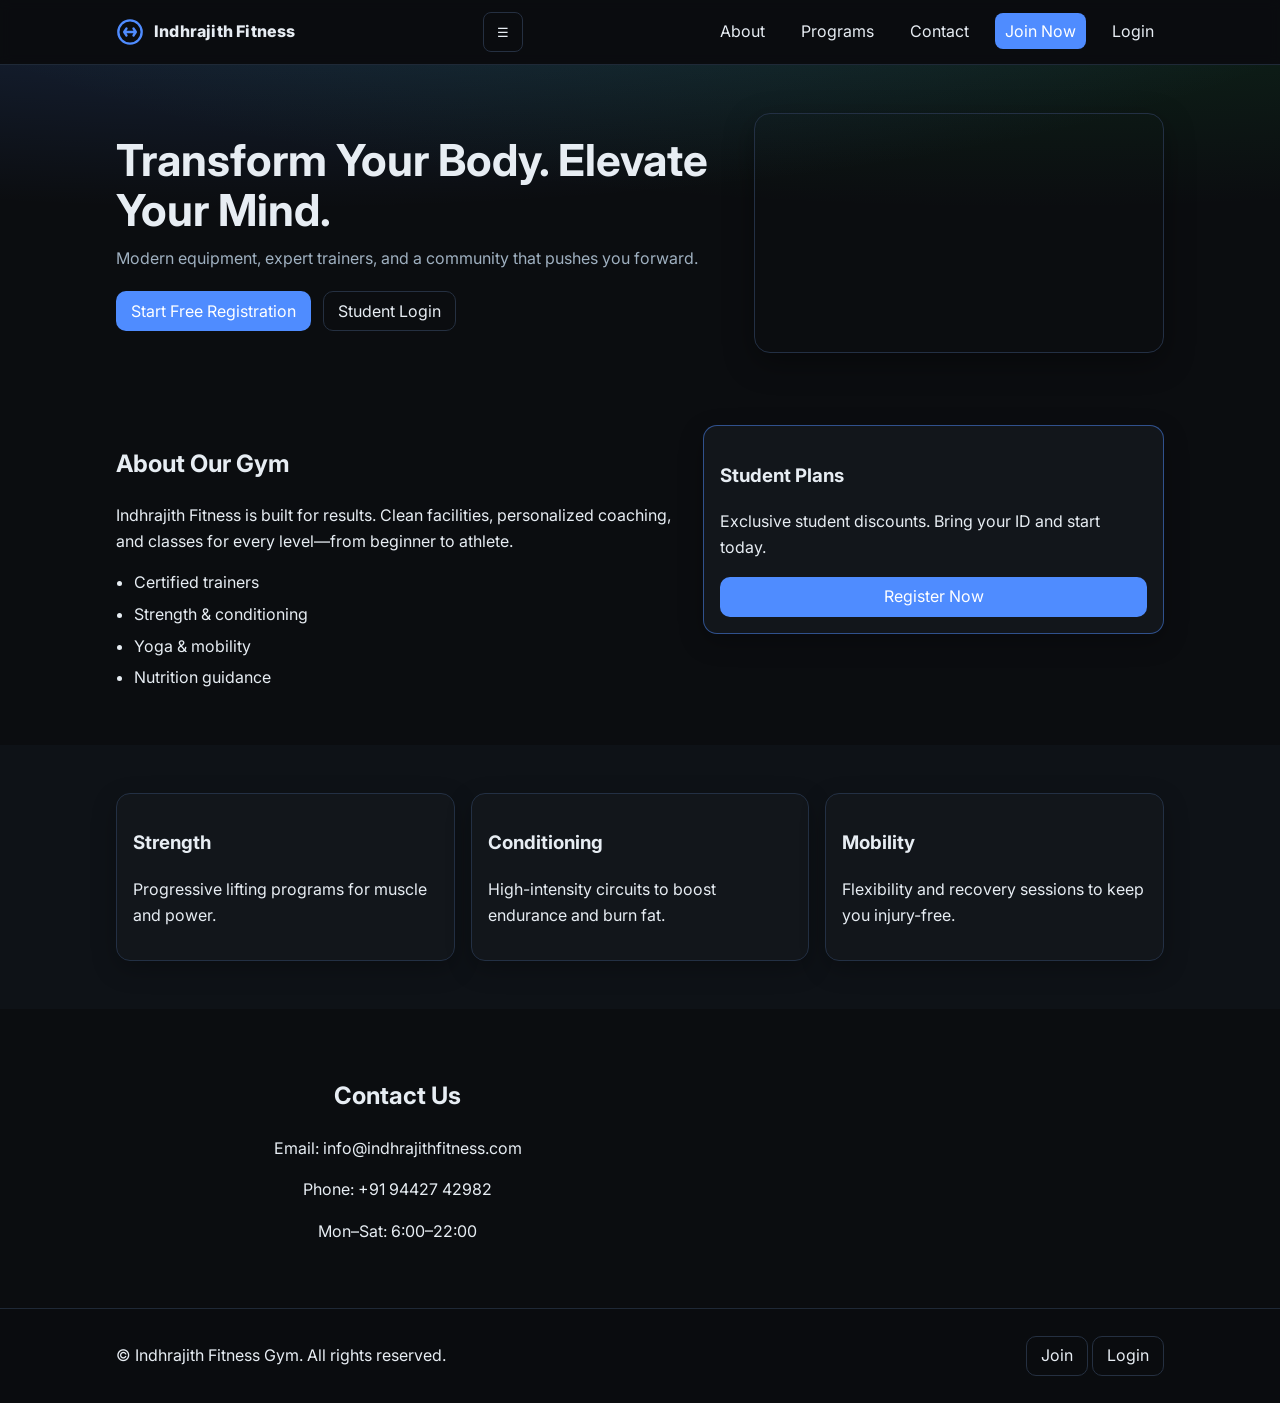
==== index.html @ c8ace7ad "final commit" ====
<!doctype html>
<html lang="en">
<head>
	<meta charset="utf-8">
	<meta name="viewport" content="width=device-width, initial-scale=1">
	<title>Indhrajith Fitness Gym</title>
	<link rel="stylesheet" href="./styles.css">
	<link rel="preconnect" href="https://fonts.googleapis.com">
	<link rel="preconnect" href="https://fonts.gstatic.com" crossorigin>
	<link href="https://fonts.googleapis.com/css2?family=Inter:wght@400;600;800&display=swap" rel="stylesheet">
</head>
<body>
	<header class="site-header">
		<div class="container header-inner">
			<a class="brand" href="./index.html" aria-label="Indhrajith Fitness Gym">
				<svg class="brand-logo" width="28" height="28" viewBox="0 0 24 24" fill="none" xmlns="http://www.w3.org/2000/svg" aria-hidden="true">
					<circle cx="12" cy="12" r="10" stroke="currentColor" stroke-width="2"></circle>
					<path d="M7 12h10M9 9l-2 3 2 3M15 9l2 3-2 3" stroke="currentColor" stroke-width="2" stroke-linecap="round" stroke-linejoin="round"></path>
				</svg>
				<span>Indhrajith Fitness </span>
			</a>
			<button class="nav-toggle" id="navToggle" aria-expanded="false" aria-controls="siteNav">☰</button>
			<nav id="siteNav" class="site-nav" aria-label="Primary">
				<ul>
					<li><a href="#about">About</a></li>
					<li><a href="#programs">Programs</a></li>
					<li><a href="#contact">Contact</a></li>
					<li class="cta"><a href="./register.html">Join Now</a></li>
					<li><a href="./login.html">Login</a></li>
				</ul>
			</nav>
		</div>
	</header>

	<main>
		<section class="hero">
			<div class="container hero-inner">
				<div class="hero-copy">
					<h1>Transform Your Body. Elevate Your Mind.</h1>
					<p>Modern equipment, expert trainers, and a community that pushes you forward.</p>
					<div class="hero-actions">
						<a class="btn btn-primary" href="./register.html">Start Free Registration</a>
						<a class="btn btn-ghost" href="./login.html">Student Login</a>
					</div>
				</div>
				<div class="hero-media" role="img" aria-label="People training in a gym"></div>
			</div>
		</section>

		<section id="about" class="section">
			<div class="container two-col">
				<div>
					<h2>About Our Gym</h2>
					<p>Indhrajith Fitness is built for results. Clean facilities, personalized coaching, and classes for every level—from beginner to athlete.</p>
					<ul class="checklist">
						<li>Certified trainers</li>
						<li>Strength & conditioning</li>
						<li>Yoga & mobility</li>
						<li>Nutrition guidance</li>
					</ul>
				</div>
				<div class="card card-accent">
					<h3>Student Plans</h3>
					<p>Exclusive student discounts. Bring your ID and start today.</p>
					<a class="btn btn-primary w-100" href="./register.html">Register Now</a>
				</div>
			</div>
		</section>

		<section id="programs" class="section section-alt">
			<div class="container grid-3">
				<div class="card">
					<h3>Strength</h3>
					<p>Progressive lifting programs for muscle and power.</p>
				</div>
				<div class="card">
					<h3>Conditioning</h3>
					<p>High-intensity circuits to boost endurance and burn fat.</p>
				</div>
				<div class="card">
					<h3>Mobility</h3>
					<p>Flexibility and recovery sessions to keep you injury-free.</p>
				</div>
			</div>
		</section>

		<section id="contact" class="section">
			<div class="container two-col">
				<center><div>
					<h2>Contact Us</h2>
					<p>Email: info@indhrajithfitness.com</p>
					<p>Phone: +91 94427 42982</p>
					<p>Mon–Sat: 6:00–22:00</p>
				</div></center>
     		</div>
		</section>
	</main>

	<footer class="site-footer">
		<div class="container footer-inner">
			<p>© <span id="year"></span> Indhrajith Fitness Gym. All rights reserved.</p>
			<div class="footer-actions">
				<a href="./register.html" class="btn btn-ghost">Join</a>
				<a href="./login.html" class="btn btn-ghost">Login</a>
			</div>
		</div>
	</footer>

	<script src="./app.js"></script>
</body>
</html>
---- styles.css ----
:root {
	--bg: #0b0d10;
	--panel: #12161b;
	--text: #e7edf3;
	--muted: #9fb0c0;
	--primary: #4f8cff;
	--primary-800: #3b6ed1;
	--accent: #22c55e;
	--danger: #ef4444;
	--ring: rgba(79, 140, 255, 0.35);
}

* { box-sizing: border-box; }
html, body { height: 100%; }
body {
	margin: 0;
	font-family: Inter, system-ui, -apple-system, Segoe UI, Roboto, Arial, sans-serif;
	background: var(--bg);
	color: var(--text);
	line-height: 1.6;
}

.container {
	width: 100%;
	max-width: 1080px;
	margin: 0 auto;
	padding: 0 16px;
}

.site-header {
	position: sticky;
	top: 0;
	backdrop-filter: blur(6px);
	background: rgba(11, 13, 16, 0.6);
	border-bottom: 1px solid #1f2937;
	z-index: 20;
}
.header-inner {
	display: flex;
	align-items: center;
	justify-content: space-between;
	min-height: 64px;
}
.brand {
	display: inline-flex;
	align-items: center;
	gap: 10px;
	color: var(--text);
	text-decoration: none;
	font-weight: 800;
	letter-spacing: .2px;
}
.brand-logo { color: var(--primary); }
.nav-toggle {
	display: inline-flex;
	align-items: center;
	justify-content: center;
	width: 40px;
	height: 40px;
	background: transparent;
	border: 1px solid #253041;
	border-radius: 8px;
	color: var(--text);
	cursor: pointer;
}
.site-nav ul {
	display: flex;
	gap: 16px;
	align-items: center;
	list-style: none;
	margin: 0;
	padding: 0;
}
.site-nav a {
	color: var(--text);
	text-decoration: none;
	padding: 8px 10px;
	border-radius: 8px;
}
.site-nav a:hover { background: #16202d; }
.site-nav .cta a { background: var(--primary); color: white; }
.site-nav .cta a:hover { background: var(--primary-800); }

.hero {
	background:
		radial-gradient(1200px 300px at 20% -50%, rgba(79,140,255,.25), transparent),
		radial-gradient(1200px 300px at 80% -50%, rgba(34,197,94,.18), transparent);
	padding: 48px 0 24px;
}
.hero-inner {
	display: grid;
	grid-template-columns: 1.2fr .8fr;
	gap: 24px;
	align-items: center;
}
.hero-copy h1 {
	font-size: clamp(28px, 5vw, 44px);
	line-height: 1.15;
	margin: 0 0 10px;
}
.hero-copy p { color: var(--muted); margin: 0 0 20px; }
.hero-actions { display: flex; gap: 12px; flex-wrap: wrap; }
.hero-media {
	min-height: 240px;
	background-image: url("https://wallpapercave.com/wp/wp2639536.jpg");
    background-size: cover;
    background-position: center;
	margin-top: auto;
	border-radius: 16px;
	border: 1px solid #233044;
	box-shadow: 0 10px 30px rgba(0,0,0,.35);
}

.section { padding: 48px 0; }
.section-alt { background: #0e1217; }
.two-col {
	display: grid;
	grid-template-columns: 1.1fr .9fr;
	gap: 24px;
	align-items: start;
	
}
.grid-3 {
	display: grid;
	grid-template-columns: repeat(3, 1fr);
	gap: 16px;
}
.grid-2 {
	display: grid;
	grid-template-columns: repeat(2, 1fr);
	gap: 12px;
}

 .card {
	background: var(--panel);
	border: 1px solid #233044;
	border-radius: 14px;
	padding: 16px;
	box-shadow: 0 8px 24px rgba(0,0,0,.25);
}
.card-accent { border-color: rgba(79,140,255,.5); }
.form-card { max-width: 680px; margin: 0 auto; }
.form-title { margin-top: 4px; margin-bottom: 12px; }
.form-hint { color: var(--muted); text-align: center; }

label { display: block; }
label span {
	display: block;
	font-size: 14px;
	color: var(--muted);
	margin-bottom: 6px;
}
input[type="text"],
input[type="email"],
input[type="password"],
input[type="tel"],
input[type="file"],
textarea,
select {
	width: 100%;
	padding: 10px 12px;
	background: #0f141a;
	color: var(--text);
	border: 1px solid #1f2937;
	border-radius: 10px;
	outline: none;
	transition: box-shadow .15s ease, border-color .15s ease;
}
input:focus,
textarea:focus,
select:focus { border-color: var(--primary); box-shadow: 0 0 0 4px var(--ring); }

.btn {
	display: inline-flex;
	align-items: center;
	justify-content: center;
	gap: 8px;
	height: 40px;
	padding: 0 14px;
	border-radius: 10px;
	border: 1px solid #253041;
	text-decoration: none;
	cursor: pointer;
	color: var(--text);
	background: #10151c;
}
.btn:hover { background: #151c25; }
.btn-primary { background: var(--primary); border-color: transparent; color: white; }
.btn-primary:hover { background: var(--primary-800); }
.btn-ghost { background: transparent; }
.w-100 { width: 100%; }

.checklist { margin: 10px 0 0; padding-left: 18px; }
.checklist li { margin: 6px 0; }
.note { color: var(--muted); font-size: 13px; margin-top: 8px; }

.site-footer {
	border-top: 1px solid #1f2937;
	padding: 18px 0;
	background: rgba(11,13,16,.6);
}
.footer-inner {
	display: flex;
	align-items: center;
	justify-content: space-between;
	gap: 12px;
}
.muted { color: var(--muted); }
.welcome { margin-top: 16px; }
.welcome-inner {
	display: flex;
	align-items: center;
	gap: 12px;
}
.welcome-photo {
	width: 64px;
	height: 64px;
	border-radius: 50%;
	object-fit: cover;
	border: 2px solid #253041;
}
.preview {
	margin: 10px 0 14px;
	padding: 8px;
	border: 1px dashed #2a3a50;
	border-radius: 12px;
	display: inline-block;
}
.preview img {
	max-width: 160px;
	max-height: 160px;
	border-radius: 10px;
	display: block;
}

@media (max-width: 860px) {
	.hero-inner { grid-template-columns: 1fr; }
	.two-col { grid-template-columns: 1fr; }
	.grid-3 { grid-template-columns: 1fr; }
	.grid-2 { grid-template-columns: 1fr; }
	.site-nav { display: none; }
	.site-nav.open { display: block; }
	.site-nav ul {
		flex-direction: column;
		align-items: flex-start;
		padding: 12px 0;
	}
}
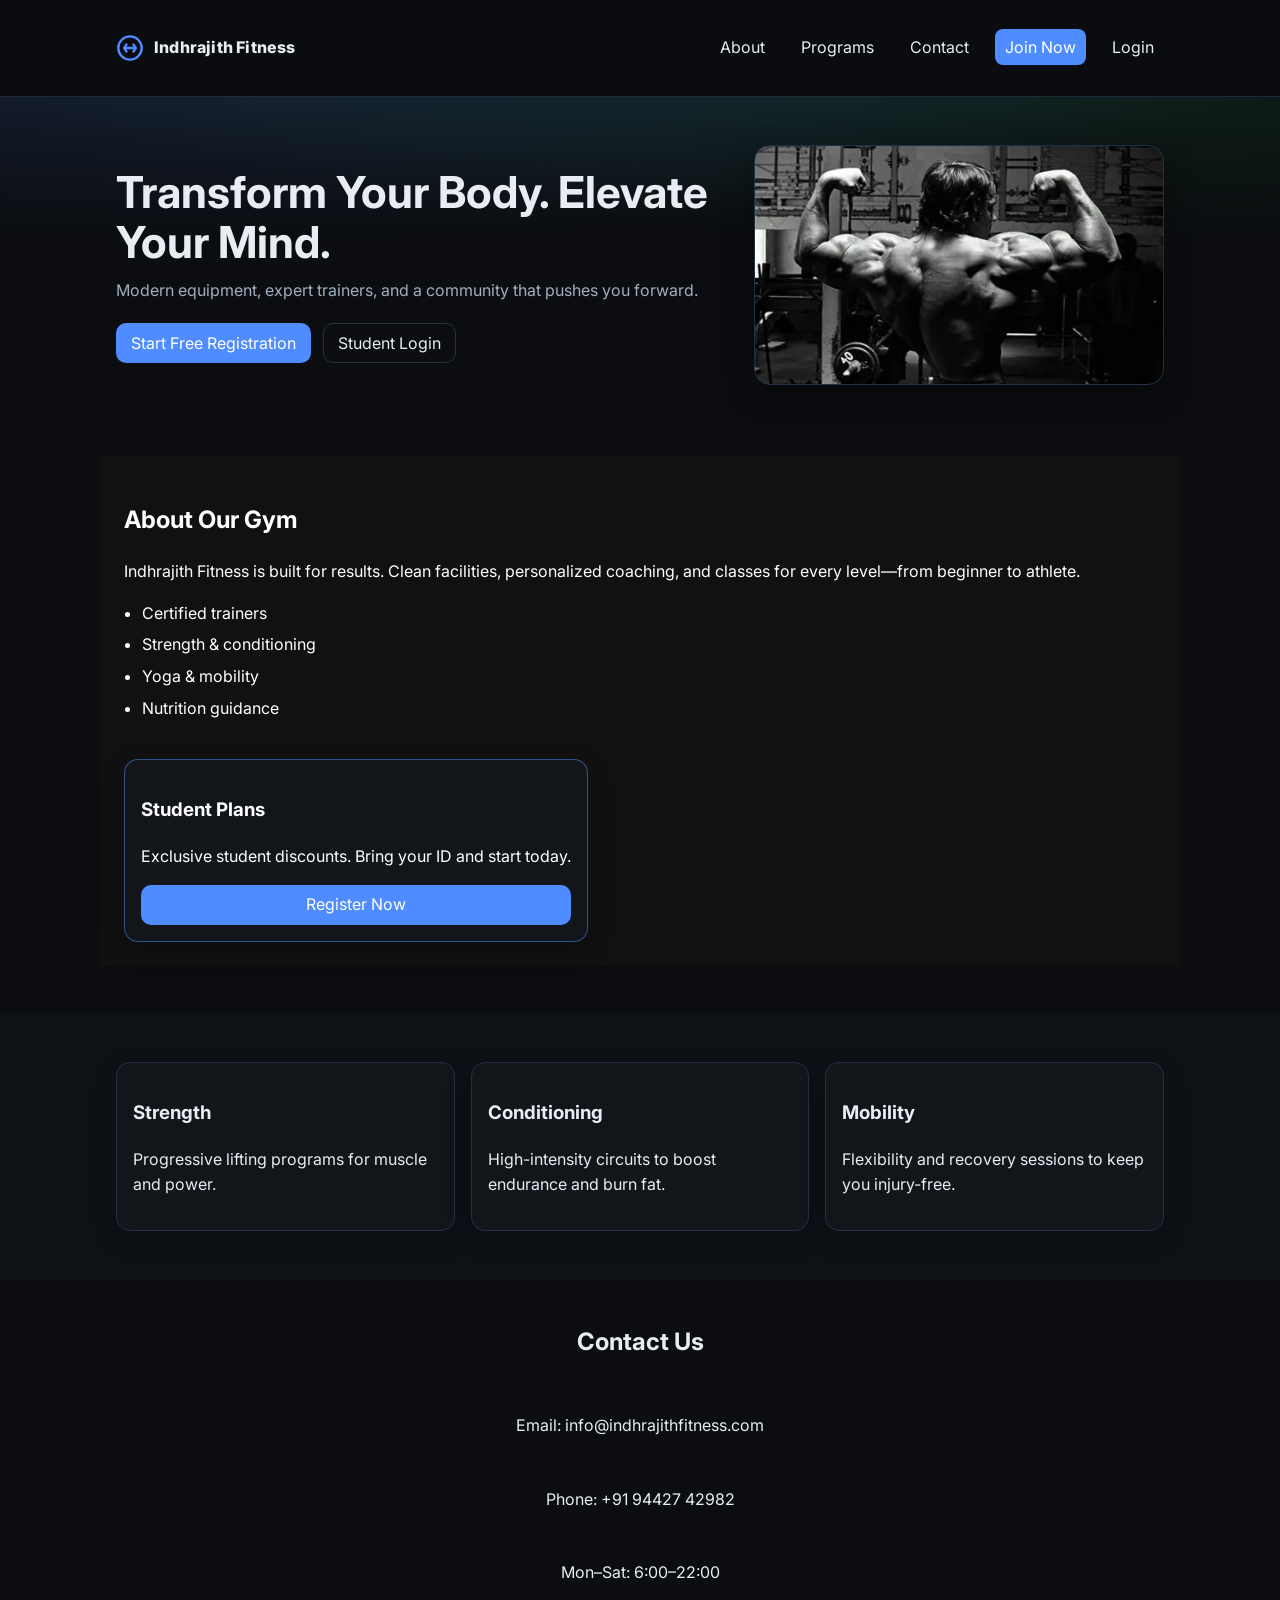
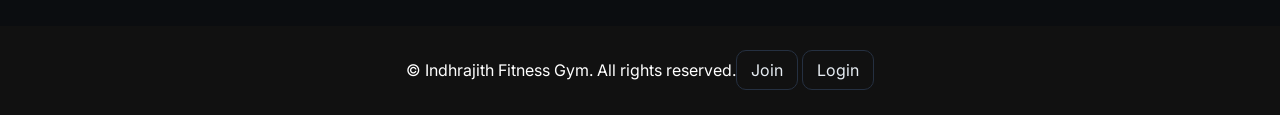
==== commit a1d036db: "Add files via upload" ====
--- a/index.html
+++ b/index.html
@@ -1,113 +1,122 @@
-<!doctype html>
-<html lang="en">
-<head>
-	<meta charset="utf-8">
-	<meta name="viewport" content="width=device-width, initial-scale=1">
-	<title>Indhrajith Fitness Gym</title>
-	<link rel="stylesheet" href="./styles.css">
-	<link rel="preconnect" href="https://fonts.googleapis.com">
-	<link rel="preconnect" href="https://fonts.gstatic.com" crossorigin>
-	<link href="https://fonts.googleapis.com/css2?family=Inter:wght@400;600;800&display=swap" rel="stylesheet">
-</head>
-<body>
-	<header class="site-header">
-		<div class="container header-inner">
-			<a class="brand" href="./index.html" aria-label="Indhrajith Fitness Gym">
-				<svg class="brand-logo" width="28" height="28" viewBox="0 0 24 24" fill="none" xmlns="http://www.w3.org/2000/svg" aria-hidden="true">
-					<circle cx="12" cy="12" r="10" stroke="currentColor" stroke-width="2"></circle>
-					<path d="M7 12h10M9 9l-2 3 2 3M15 9l2 3-2 3" stroke="currentColor" stroke-width="2" stroke-linecap="round" stroke-linejoin="round"></path>
-				</svg>
-				<span>Indhrajith Fitness </span>
-			</a>
-			<button class="nav-toggle" id="navToggle" aria-expanded="false" aria-controls="siteNav">☰</button>
-			<nav id="siteNav" class="site-nav" aria-label="Primary">
-				<ul>
-					<li><a href="#about">About</a></li>
-					<li><a href="#programs">Programs</a></li>
-					<li><a href="#contact">Contact</a></li>
-					<li class="cta"><a href="./register.html">Join Now</a></li>
-					<li><a href="./login.html">Login</a></li>
-				</ul>
-			</nav>
-		</div>
-	</header>
-
-	<main>
-		<section class="hero">
-			<div class="container hero-inner">
-				<div class="hero-copy">
-					<h1>Transform Your Body. Elevate Your Mind.</h1>
-					<p>Modern equipment, expert trainers, and a community that pushes you forward.</p>
-					<div class="hero-actions">
-						<a class="btn btn-primary" href="./register.html">Start Free Registration</a>
-						<a class="btn btn-ghost" href="./login.html">Student Login</a>
-					</div>
-				</div>
-				<div class="hero-media" role="img" aria-label="People training in a gym"></div>
-			</div>
-		</section>
-
-		<section id="about" class="section">
-			<div class="container two-col">
-				<div>
-					<h2>About Our Gym</h2>
-					<p>Indhrajith Fitness is built for results. Clean facilities, personalized coaching, and classes for every level—from beginner to athlete.</p>
-					<ul class="checklist">
-						<li>Certified trainers</li>
-						<li>Strength & conditioning</li>
-						<li>Yoga & mobility</li>
-						<li>Nutrition guidance</li>
-					</ul>
-				</div>
-				<div class="card card-accent">
-					<h3>Student Plans</h3>
-					<p>Exclusive student discounts. Bring your ID and start today.</p>
-					<a class="btn btn-primary w-100" href="./register.html">Register Now</a>
-				</div>
-			</div>
-		</section>
-
-		<section id="programs" class="section section-alt">
-			<div class="container grid-3">
-				<div class="card">
-					<h3>Strength</h3>
-					<p>Progressive lifting programs for muscle and power.</p>
-				</div>
-				<div class="card">
-					<h3>Conditioning</h3>
-					<p>High-intensity circuits to boost endurance and burn fat.</p>
-				</div>
-				<div class="card">
-					<h3>Mobility</h3>
-					<p>Flexibility and recovery sessions to keep you injury-free.</p>
-				</div>
-			</div>
-		</section>
-
-		<section id="contact" class="section">
-			<div class="container two-col">
-				<center><div>
-					<h2>Contact Us</h2>
-					<p>Email: info@indhrajithfitness.com</p>
-					<p>Phone: +91 94427 42982</p>
-					<p>Mon–Sat: 6:00–22:00</p>
-				</div></center>
-     		</div>
-		</section>
-	</main>
-
-	<footer class="site-footer">
-		<div class="container footer-inner">
-			<p>© <span id="year"></span> Indhrajith Fitness Gym. All rights reserved.</p>
-			<div class="footer-actions">
-				<a href="./register.html" class="btn btn-ghost">Join</a>
-				<a href="./login.html" class="btn btn-ghost">Login</a>
-			</div>
-		</div>
-	</footer>
-
-	<script src="./app.js"></script>
-</body>
-</html>
-
-
+<!doctype html>
+<html lang="en">
+<head>
+	<meta charset="utf-8">
+	<meta name="viewport" content="width=device-width, initial-scale=1.0">
+	<title>Indhrajith Fitness Gym</title>
+	<link rel="stylesheet" href="./styles.css">
+	<link rel="preconnect" href="https://fonts.googleapis.com">
+	<link rel="preconnect" href="https://fonts.gstatic.com" crossorigin>
+	<link href="https://fonts.googleapis.com/css2?family=Inter:wght@400;600;800&display=swap" rel="stylesheet">
+</head>
+<body>
+	<header class="site-header">
+		<div class="container header-inner">
+			<a class="brand" href="./index.html" aria-label="Indhrajith Fitness Gym">
+				<svg class="brand-logo" width="28" height="28" viewBox="0 0 24 24" fill="none" xmlns="http://www.w3.org/2000/svg" aria-hidden="true">
+					<circle cx="12" cy="12" r="10" stroke="currentColor" stroke-width="2"></circle>
+					<path d="M7 12h10M9 9l-2 3 2 3M15 9l2 3-2 3" stroke="currentColor" stroke-width="2" stroke-linecap="round" stroke-linejoin="round"></path>
+				</svg>
+				<span>Indhrajith Fitness </span>
+			</a>
+			<button class="nav-toggle" id="navToggle" aria-expanded="false" aria-controls="siteNav">☰</button>
+			<nav id="siteNav" class="site-nav" aria-label="Primary">
+				<ul>
+					<li><a href="#about">About</a></li>
+					<li><a href="#programs">Programs</a></li>
+					<li><a href="#contact">Contact</a></li>
+					<li class="cta"><a href="./register.html">Join Now</a></li>
+					<li><a href="./login.html">Login</a></li>
+				</ul>
+			</nav>
+		</div>
+	</header>
+
+	<main>
+		<section class="hero">
+			<div class="container hero-inner">
+				<div class="hero-copy">
+					<h1>Transform Your Body. Elevate Your Mind.</h1>
+					<p>Modern equipment, expert trainers, and a community that pushes you forward.</p>
+					<div class="hero-actions">
+						<a class="btn btn-primary" href="./register.html">Start Free Registration</a>
+						<a class="btn btn-ghost" href="./login.html">Student Login</a>
+					</div>
+				</div>
+				<div class="hero-media" role="img" aria-label="People training in a gym"></div>
+			</div>
+		</section>
+
+		<section id="about" class="section">
+			<div class="container two-col">
+				<div>
+					<h2>About Our Gym</h2>
+					<p>Indhrajith Fitness is built for results. Clean facilities, personalized coaching, and classes for every level—from beginner to athlete.</p>
+					<ul class="checklist">
+						<li>Certified trainers</li>
+						<li>Strength & conditioning</li>
+						<li>Yoga & mobility</li>
+						<li>Nutrition guidance</li>
+					</ul>
+				</div>
+				<div class="card card-accent">
+					<h3>Student Plans</h3>
+					<p>Exclusive student discounts. Bring your ID and start today.</p>
+					<a class="btn btn-primary w-100" href="./register.html">Register Now</a>
+				</div>
+			</div>
+		</section>
+
+		<section id="programs" class="section section-alt">
+			<div class="container grid-3">
+				<div class="card">
+					<h3>Strength</h3>
+					<p>Progressive lifting programs for muscle and power.</p>
+				</div>
+				<div class="card">
+					<h3>Conditioning</h3>
+					<p>High-intensity circuits to boost endurance and burn fat.</p>
+				</div>
+				<div class="card">
+					<h3>Mobility</h3>
+					<p>Flexibility and recovery sessions to keep you injury-free.</p>
+				</div>
+			</div>
+		</section>
+
+		<section id="contact">
+			<div class="container">
+				<h2>Contact Us</h2>
+			    <p>Email: info@indhrajithfitness.com</p>
+			    <p>Phone: +91 94427 42982</p>
+			    <p>Mon–Sat: 6:00–22:00</p>
+     		</div>
+		</section>
+	</main>
+
+	<footer class="site-footer">
+		<div class="container footer-inner">
+			<p>© <span id="year"></span> Indhrajith Fitness Gym. All rights reserved.</p>
+			<div class="footer-actions">
+				<a href="./register.html" class="btn btn-ghost">Join</a>
+				<a href="./login.html" class="btn btn-ghost">Login</a>
+			</div>
+		</div>
+	</footer>
+
+<script src="./app.js"></script>
+<script>
+   const navToggle = document.getElementById('navToggle');
+   const siteNav = document.getElementById('siteNav');
+
+   navToggle.addEventListener('click', () => {
+    const expanded = navToggle.getAttribute('aria-expanded') === 'true';
+    navToggle.setAttribute('aria-expanded', !expanded);
+    siteNav.classList.toggle('active');
+  });
+</script>
+
+</body>
+</html>
+
+
--- a/styles.css
+++ b/styles.css
@@ -1,250 +1,329 @@
-:root {
-	--bg: #0b0d10;
-	--panel: #12161b;
-	--text: #e7edf3;
-	--muted: #9fb0c0;
-	--primary: #4f8cff;
-	--primary-800: #3b6ed1;
-	--accent: #22c55e;
-	--danger: #ef4444;
-	--ring: rgba(79, 140, 255, 0.35);
-}
-
-* { box-sizing: border-box; }
-html, body { height: 100%; }
-body {
-	margin: 0;
-	font-family: Inter, system-ui, -apple-system, Segoe UI, Roboto, Arial, sans-serif;
-	background: var(--bg);
-	color: var(--text);
-	line-height: 1.6;
-}
-
-.container {
-	width: 100%;
-	max-width: 1080px;
-	margin: 0 auto;
-	padding: 0 16px;
-}
-
-.site-header {
-	position: sticky;
-	top: 0;
-	backdrop-filter: blur(6px);
-	background: rgba(11, 13, 16, 0.6);
-	border-bottom: 1px solid #1f2937;
-	z-index: 20;
-}
-.header-inner {
-	display: flex;
-	align-items: center;
-	justify-content: space-between;
-	min-height: 64px;
-}
-.brand {
-	display: inline-flex;
-	align-items: center;
-	gap: 10px;
-	color: var(--text);
-	text-decoration: none;
-	font-weight: 800;
-	letter-spacing: .2px;
-}
-.brand-logo { color: var(--primary); }
-.nav-toggle {
-	display: inline-flex;
-	align-items: center;
-	justify-content: center;
-	width: 40px;
-	height: 40px;
-	background: transparent;
-	border: 1px solid #253041;
-	border-radius: 8px;
-	color: var(--text);
-	cursor: pointer;
-}
-.site-nav ul {
-	display: flex;
-	gap: 16px;
-	align-items: center;
-	list-style: none;
-	margin: 0;
-	padding: 0;
-}
-.site-nav a {
-	color: var(--text);
-	text-decoration: none;
-	padding: 8px 10px;
-	border-radius: 8px;
-}
-.site-nav a:hover { background: #16202d; }
-.site-nav .cta a { background: var(--primary); color: white; }
-.site-nav .cta a:hover { background: var(--primary-800); }
-
-.hero {
-	background:
-		radial-gradient(1200px 300px at 20% -50%, rgba(79,140,255,.25), transparent),
-		radial-gradient(1200px 300px at 80% -50%, rgba(34,197,94,.18), transparent);
-	padding: 48px 0 24px;
-}
-.hero-inner {
-	display: grid;
-	grid-template-columns: 1.2fr .8fr;
-	gap: 24px;
-	align-items: center;
-}
-.hero-copy h1 {
-	font-size: clamp(28px, 5vw, 44px);
-	line-height: 1.15;
-	margin: 0 0 10px;
-}
-.hero-copy p { color: var(--muted); margin: 0 0 20px; }
-.hero-actions { display: flex; gap: 12px; flex-wrap: wrap; }
-.hero-media {
-	min-height: 240px;
-	background-image: url("https://wallpapercave.com/wp/wp2639536.jpg");
-    background-size: cover;
-    background-position: center;
-	margin-top: auto;
-	border-radius: 16px;
-	border: 1px solid #233044;
-	box-shadow: 0 10px 30px rgba(0,0,0,.35);
-}
-
-.section { padding: 48px 0; }
-.section-alt { background: #0e1217; }
-.two-col {
-	display: grid;
-	grid-template-columns: 1.1fr .9fr;
-	gap: 24px;
-	align-items: start;
-	
-}
-.grid-3 {
-	display: grid;
-	grid-template-columns: repeat(3, 1fr);
-	gap: 16px;
-}
-.grid-2 {
-	display: grid;
-	grid-template-columns: repeat(2, 1fr);
-	gap: 12px;
-}
-
- .card {
-	background: var(--panel);
-	border: 1px solid #233044;
-	border-radius: 14px;
-	padding: 16px;
-	box-shadow: 0 8px 24px rgba(0,0,0,.25);
-}
-.card-accent { border-color: rgba(79,140,255,.5); }
-.form-card { max-width: 680px; margin: 0 auto; }
-.form-title { margin-top: 4px; margin-bottom: 12px; }
-.form-hint { color: var(--muted); text-align: center; }
-
-label { display: block; }
-label span {
-	display: block;
-	font-size: 14px;
-	color: var(--muted);
-	margin-bottom: 6px;
-}
-input[type="text"],
-input[type="email"],
-input[type="password"],
-input[type="tel"],
-input[type="file"],
-textarea,
-select {
-	width: 100%;
-	padding: 10px 12px;
-	background: #0f141a;
-	color: var(--text);
-	border: 1px solid #1f2937;
-	border-radius: 10px;
-	outline: none;
-	transition: box-shadow .15s ease, border-color .15s ease;
-}
-input:focus,
-textarea:focus,
-select:focus { border-color: var(--primary); box-shadow: 0 0 0 4px var(--ring); }
-
-.btn {
-	display: inline-flex;
-	align-items: center;
-	justify-content: center;
-	gap: 8px;
-	height: 40px;
-	padding: 0 14px;
-	border-radius: 10px;
-	border: 1px solid #253041;
-	text-decoration: none;
-	cursor: pointer;
-	color: var(--text);
-	background: #10151c;
-}
-.btn:hover { background: #151c25; }
-.btn-primary { background: var(--primary); border-color: transparent; color: white; }
-.btn-primary:hover { background: var(--primary-800); }
-.btn-ghost { background: transparent; }
-.w-100 { width: 100%; }
-
-.checklist { margin: 10px 0 0; padding-left: 18px; }
-.checklist li { margin: 6px 0; }
-.note { color: var(--muted); font-size: 13px; margin-top: 8px; }
-
-.site-footer {
-	border-top: 1px solid #1f2937;
-	padding: 18px 0;
-	background: rgba(11,13,16,.6);
-}
-.footer-inner {
-	display: flex;
-	align-items: center;
-	justify-content: space-between;
-	gap: 12px;
-}
-.muted { color: var(--muted); }
-.welcome { margin-top: 16px; }
-.welcome-inner {
-	display: flex;
-	align-items: center;
-	gap: 12px;
-}
-.welcome-photo {
-	width: 64px;
-	height: 64px;
-	border-radius: 50%;
-	object-fit: cover;
-	border: 2px solid #253041;
-}
-.preview {
-	margin: 10px 0 14px;
-	padding: 8px;
-	border: 1px dashed #2a3a50;
-	border-radius: 12px;
-	display: inline-block;
-}
-.preview img {
-	max-width: 160px;
-	max-height: 160px;
-	border-radius: 10px;
-	display: block;
-}
-
-@media (max-width: 860px) {
-	.hero-inner { grid-template-columns: 1fr; }
-	.two-col { grid-template-columns: 1fr; }
-	.grid-3 { grid-template-columns: 1fr; }
-	.grid-2 { grid-template-columns: 1fr; }
-	.site-nav { display: none; }
-	.site-nav.open { display: block; }
-	.site-nav ul {
-		flex-direction: column;
-		align-items: flex-start;
-		padding: 12px 0;
-	}
-}
-
-
+:root {
+	--bg: #0b0d10;
+	--panel: #12161b;
+	--text: #e7edf3;
+	--muted: #9fb0c0;
+	--primary: #4f8cff;
+	--primary-800: #3b6ed1;
+	--accent: #22c55e;
+	--danger: #ef4444;
+	--ring: rgba(79, 140, 255, 0.35);
+}
+
+* { box-sizing: border-box; }
+html, body { height: 100%; }
+body {
+	margin: 0;
+	font-family: Inter, system-ui, -apple-system, Segoe UI, Roboto, Arial, sans-serif;
+	background: var(--bg);
+	color: var(--text);
+	line-height: 1.6;
+}
+
+.container {
+	width: 100%;
+	max-width: 1080px;
+	margin: 0 auto;
+	padding: 0 16px;
+}
+header {
+  display: flex;
+  justify-content: space-between;
+  align-items: center;
+  padding: 1rem;
+  background: #111;
+  color: #fff;
+}
+
+.site-nav ul {
+  display: flex;
+  gap: 1rem;
+  list-style: none;
+}
+
+.nav-toggle {
+  display: none; /* hidden on desktop */
+  font-size: 1.5rem;
+  background: none;
+  border: none;
+   cursor: pointer;
+  color: #fff;
+}
+.site-header {
+	position: sticky;
+	top: 0;
+	backdrop-filter: blur(6px);
+	background: rgba(11, 13, 16, 0.6);
+	border-bottom: 1px solid #1f2937;
+	z-index: 20;
+}
+.header-inner {
+	display: flex;
+	align-items: center;
+	justify-content: space-between;
+	min-height: 64px;
+}
+.brand {
+	display: inline-flex;
+	align-items: center;
+	gap: 10px;
+	color: var(--text);
+	text-decoration: none;
+	font-weight: 800;
+	letter-spacing: .2px;
+}
+.brand-logo { color: var(--primary); }
+.nav-toggle {
+	display: none;
+	align-items: center;
+	justify-content: center;
+	width: 40px;
+	height: 40px;
+	background: transparent;
+	border: 1px solid #253041;
+	border-radius: 8px;
+	color: var(--text);
+	cursor: pointer;
+}
+.site-nav ul {
+	display: flex;
+	gap: 16px;
+	align-items: center;
+	list-style: none;
+	margin: 0;
+	padding: 0;
+}
+
+.site-nav {
+  display: flex;
+  gap: 1rem;
+}
+
+.site-nav.active {
+  display: block;
+}
+
+.site-nav a {
+	color: var(--text);
+	text-decoration: none;
+	padding: 8px 10px;
+	border-radius: 8px;
+}
+
+.site-nav a:hover { background: #16202d; }
+.site-nav .cta a { background: var(--primary); color: white; }
+.site-nav .cta a:hover { background: var(--primary-800); }
+
+.hero {
+	background:
+		radial-gradient(1200px 300px at 20% -50%, rgba(79,140,255,.25), transparent),
+		radial-gradient(1200px 300px at 80% -50%, rgba(34,197,94,.18), transparent);
+	padding: 48px 0 24px;
+}
+.hero-inner {
+	display: grid;
+	grid-template-columns: 1.2fr .8fr;
+	gap: 24px;
+	align-items: center;
+}
+.hero-copy h1 {
+	font-size: clamp(28px, 5vw, 44px);
+	line-height: 1.15;
+	margin: 0 0 10px;
+}
+.hero-copy p { color: var(--muted); margin: 0 0 20px; }
+.hero-actions { display: flex; gap: 12px; flex-wrap: wrap; }
+.hero-media {
+	min-height: 240px;
+	background-image: url("gym\ photo.webp");
+    background-size: cover;
+    background-position: center;
+	margin-top: auto;
+	border-radius: 16px;
+	border: 1px solid #233044;
+	box-shadow: 0 10px 30px rgba(0,0,0,.35);
+}
+
+.section { padding: 48px 0; }
+.section-alt { background: #0e1217; }
+.two-col {
+	display: flex;
+	justify-content: space-between;
+    gap: 2rem;
+    flex-wrap: wrap; /* allows wrapping on small screens */
+    background: #111;
+    color: #fff;
+    padding: 1.5rem;
+}
+#contact .container {
+  display: flex;
+  justify-content: center;   /* centers horizontally */
+  align-items: center;       /* centers vertically */
+  flex-direction: column;    /* stack items in one column */
+  text-align: center;        /* center text inside */
+  gap: 1rem;                 /* spacing between items */
+  padding: 1.5rem;
+}
+
+.grid-3 {
+	display: grid;
+	grid-template-columns: repeat(3, 1fr);
+	gap: 16px;
+}
+.grid-2 {
+	display: grid;
+	grid-template-columns: repeat(2, 1fr);
+	gap: 12px;
+}
+
+ .card {
+	background: var(--panel);
+	border: 1px solid #233044;
+	border-radius: 14px;
+	padding: 16px;
+	box-shadow: 0 8px 24px rgba(0,0,0,.25);
+}
+.card-accent { border-color: rgba(79,140,255,.5); }
+.form-card { max-width: 680px; margin: 0 auto; }
+.form-title { margin-top: 4px; margin-bottom: 12px; }
+.form-hint { color: var(--muted); text-align: center; }
+
+label { display: block; }
+label span {
+	display: block;
+	font-size: 14px;
+	color: var(--muted);
+	margin-bottom: 6px;
+}
+input[type="text"],
+input[type="email"],
+input[type="password"],
+input[type="tel"],
+input[type="file"],
+textarea,
+select {
+	width: 100%;
+	padding: 10px 12px;
+	background: #0f141a;
+	color: var(--text);
+	border: 1px solid #1f2937;
+	border-radius: 10px;
+	outline: none;
+	transition: box-shadow .15s ease, border-color .15s ease;
+}
+input:focus,
+textarea:focus,
+select:focus { border-color: var(--primary); box-shadow: 0 0 0 4px var(--ring); }
+
+.btn {
+	display: inline-flex;
+	align-items: center;
+	justify-content: center;
+	gap: 8px;
+	height: 40px;
+	padding: 0 14px;
+	border-radius: 10px;
+	border: 1px solid #253041;
+	text-decoration: none;
+	cursor: pointer;
+	color: var(--text);
+	background: #10151c;
+}
+.btn:hover { background: #151c25; }
+.btn-primary { background: var(--primary); border-color: transparent; color: white; }
+.btn-primary:hover { background: var(--primary-800); }
+.btn-ghost { background: transparent; }
+.w-100 { width: 100%; }
+
+.checklist { margin: 10px 0 0; padding-left: 18px; }
+.checklist li { margin: 6px 0; }
+.note { color: var(--muted); font-size: 13px; margin-top: 8px; }
+
+.site-footer {
+	text-align: center;
+	color: #fff;
+	padding: 1rem;
+	background: #111;
+}
+.footer-inner {
+	display: flex;
+	align-items: center;
+	justify-content: center;
+	
+}
+.muted { color: var(--muted); }
+.welcome { margin-top: 16px; }
+.welcome-inner {
+	display: flex;
+	align-items: center;
+	gap: 12px;
+}
+.welcome-photo {
+	width: 64px;
+	height: 64px;
+	border-radius: 50%;
+	object-fit: cover;
+	border: 2px solid #253041;
+}
+.preview {
+	margin: 10px 0 14px;
+	padding: 8px;
+	border: 1px dashed #2a3a50;
+	border-radius: 12px;
+	display: inline-block;
+}
+.preview img {
+	max-width: 160px;
+	max-height: 160px;
+	border-radius: 10px;
+	display: block;
+}
+#preview {
+  margin-top: 10px;
+}
+#preview img {
+  border: 2px solid #444;
+  border-radius: 8px;
+}
+
+/* Mobile view */
+@media (max-width: 768px) {
+	.hero-inner { grid-template-columns: 1fr; }
+	.two-col { grid-template-columns: 1fr; }
+	.grid-3 { grid-template-columns: 1fr; }
+	.grid-2 { grid-template-columns: 1fr; }
+	.site-nav { 
+		display: none;
+		flex-direction: column;
+		background: #222;
+		padding: 1rem;
+	 }
+	
+	.site-nav ul {
+		flex-direction: column;
+		gap: 1rem;
+	}
+	.site-nav.active{
+		display: flex;
+	}
+	.nav-toggle{
+		display: inline-block;
+		font-size: 1.5rem;
+        background: none;
+        border: none;
+        cursor: pointer;
+		color: #fff;
+	}
+}
+
+/* Desktop view */
+@media (min-width: 769px) {
+	.nav-toggle {
+    display: none; /* hide button on PC */
+  }
+  .site-nav {
+    display:block;
+    gap: 1rem;
+  }
+}
+
